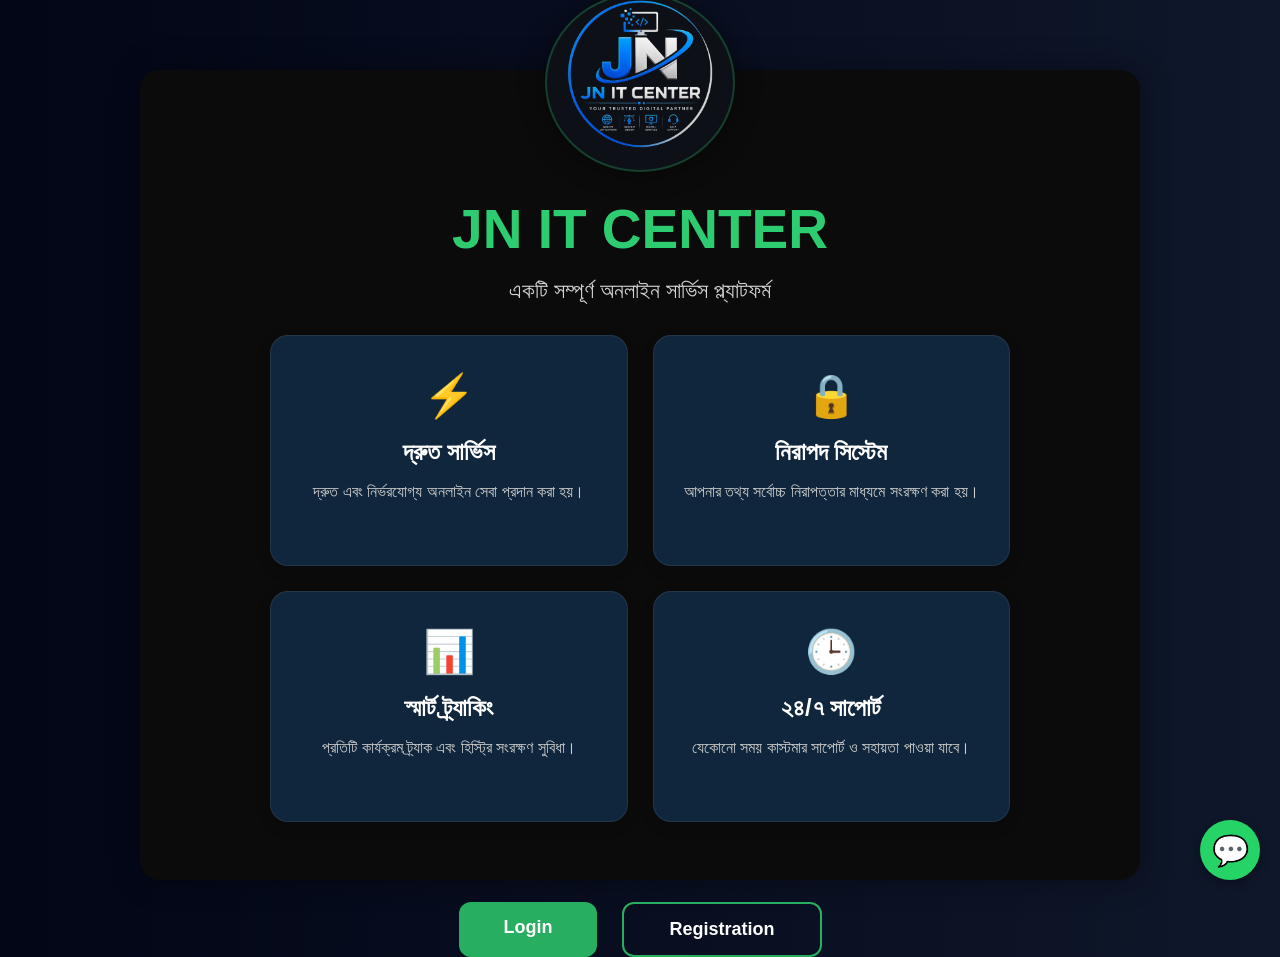
==== index.html @ 0617a00c "Add files via upload" ====
<!DOCTYPE html>
<html lang="en">
<head>
  
  <meta property="og:title" content="JN IT CENTER">
<meta property="og:description" content="Website Development | Graphic Design | Digital Services | 24/7 Support">
<meta property="og:image" content="https://jnmusicpresentofficial-bot.github.io/JN-IT-CENTER/images/preview.png">
<meta property="og:url" content="https://jnmusicpresentofficial-bot.github.io/JN-IT-CENTER/">
<meta property="og:type" content="website">
<meta name="twitter:card" content="summary_large_image">
<meta charset="UTF-8">
<meta name="viewport" content="width=device-width, initial-scale=1.0">
<title>JN IT CENTER</title>

<link rel="stylesheet" href="style.css">
</head>

<body>

<div class="hero">

    <div class="logo-box">
        <img src="images/logo.png" alt="Logo">
    </div>

    <h1>JN IT CENTER</h1>

    <p class="description">
        একটি সম্পূর্ণ অনলাইন সার্ভিস প্ল্যাটফর্ম
    </p>

    <div class="card-container">

        <div class="card">
            <div class="icon">⚡</div>
            <h3>দ্রুত সার্ভিস</h3>
            <p>দ্রুত এবং নির্ভরযোগ্য অনলাইন সেবা প্রদান করা হয়।</p>
        </div>

        <div class="card">
            <div class="icon">🔒</div>
            <h3>নিরাপদ সিস্টেম</h3>
            <p>আপনার তথ্য সর্বোচ্চ নিরাপত্তার মাধ্যমে সংরক্ষণ করা হয়।</p>
        </div>

        <div class="card">
            <div class="icon">📊</div>
            <h3>স্মার্ট ট্র্যাকিং</h3>
            <p>প্রতিটি কার্যক্রম ট্র্যাক এবং হিস্ট্রি সংরক্ষণ সুবিধা।</p>
        </div>

        <div class="card">
            <div class="icon">🕒</div>
            <h3>২৪/৭ সাপোর্ট</h3>
            <p>যেকোনো সময় কাস্টমার সাপোর্ট ও সহায়তা পাওয়া যাবে।</p>
        </div>

    </div>
    <div class="buttons">

    <a href="login.html" class="login-btn">
        Login
    </a>

    <a href="register1.html" class="register-btn">
        Registration
    </a>

</div>

</div>

<div id="services"></div>

<script src="script.js"></script>
</body>

</section>
<a href="https://wa.me/8801410713175" class="whatsapp" target="_blank">
  💬
</a>
---- style.css ----
*{
    margin:0;
    padding:0;
    box-sizing:border-box;
    font-family:Arial,sans-serif;
}

body{
    background:#0b0b0b;
    color:#ffffff;
    margin:0;
    font-family:Arial,sans-serif;
}

header{
    background:#0d6efd;
    display:flex;
    justify-content:space-between;
    align-items:center;
    padding:15px 40px;
}

.logo img{
    height:60px;
}

nav a{
    color:#fff;
    text-decoration:none;
    margin-left:20px;
    font-weight:bold;
}

nav a:hover{
    color:#ffd700;
}

.hero{
    height:90vh;
    background:linear-gradient(135deg,#0d6efd,#111);
    color:#fff;
    display:flex;
    flex-direction:column;
    justify-content:center;
    align-items:center;
    text-align:center;
}

.hero h1{
    font-size:50px;
    margin-bottom:15px;
}

.hero p{
    font-size:20px;
    margin-bottom:25px;
}

.btn{
    background:#fff;
    color:#0d6efd;
    padding:14px 30px;
    border-radius:8px;
    text-decoration:none;
    font-weight:bold;
    transition:.3s;
}

.btn:hover{
    background:#ffd700;
    color:#111;
}

footer{
    background:#111;
    color:#fff;
    text-align:center;
    padding:20px;
}
.services{
    padding:60px 20px;
    text-align:center;
}

.services h2{
    color:#0d6efd;
    margin-bottom:30px;
}

.service-box{
    display:grid;
    grid-template-columns:repeat(auto-fit,minmax(220px,1fr));
    gap:20px;
}

.card{
    background:#fff;
    padding:25px;
    border-radius:12px;
    box-shadow:0 5px 15px rgba(0,0,0,.1);
    transition:.3s;
}

.card:hover{
    transform:translateY(-8px);
}
.whatsapp{
    position:fixed;
    bottom:20px;
    right:20px;
    width:60px;
    height:60px;
    background:#25D366;
    color:#fff;
    border-radius:50%;
    display:flex;
    justify-content:center;
    align-items:center;
    text-decoration:none;
    font-size:30px;
    box-shadow:0 4px 10px rgba(0,0,0,.3);
    transition:.3s;
}

.whatsapp:hover{
    transform:scale(1.1);
}
@media (max-width: 768px) {
  .container {
    width: 90%;
  }

  nav ul {
    flex-direction: column;
    text-align: center;
  }

  .services {
    display: block;
  }
}
@media (max-width: 768px) {

  body {
    overflow-x: hidden;
  }

  .container {
    width: 90%;
    margin: auto;
  }

  nav ul {
    flex-direction: column;
    align-items: center;
  }

  nav ul li {
    margin: 10px 0;
  }

  .services {
    display: block;
  }

  .service-box {
    width: 90%;
    margin: 15px auto;
  }

  img {
    max-width: 100%;
    height: auto;
  }

}
@media (max-width: 768px) {

  body {
    overflow-x: hidden;
  }

  .container {
    width: 90%;
    margin: auto;
  }

  img {
    max-width: 100%;
    height: auto;
  }

  h1, h2, h3 {
    text-align: center;
  }

  p {
    font-size: 16px;
  }

  button, a {
    max-width: 100%;
  }

}
header{
    background:#111111;
    display:flex;
    justify-content:space-between;
    align-items:center;
    padding:15px 40px;
    position:sticky;
    top:0;
    z-index:999;
}

.logo img{
    width:70px;
}

nav a{
    color:#fff;
    text-decoration:none;
    margin-left:20px;
    font-weight:bold;
    transition:.3s;
}

nav a:hover{
    color:#ffd700;
}

.hero{
    height:90vh;
    background:linear-gradient(135deg,#000000,#1c1c1c);
    display:flex;
    flex-direction:column;
    justify-content:center;
    align-items:center;
    color:#ffffff;
    text-align:center;
}

.hero h1{
    font-size:55px;
    margin-bottom:15px;
}

.hero p{
    font-size:22px;
    margin-bottom:25px;
}

.btn{
    background:#00c853;
    color:#ffffff;
    padding:15px 35px;
    border-radius:8px;
    text-decoration:none;
    font-weight:bold;
}

.btn:hover{
    background:#00e676;
}

.btn:hover{
    background:#ffd700;
    color:#111;
}
.services,
.pricing{
    padding:70px 20px;
    text-align:center;
    background:#0b0b0b;
}

.services h2,
.pricing h2{
    color:#00e676;
    margin-bottom:30px;
    font-size:36px;
}

.service-box{
    display:grid;
    grid-template-columns:repeat(auto-fit,minmax(250px,1fr));
    gap:25px;
}

.card{
    background:#1b1b1b;
    color:#fff;
    padding:30px;
    border-radius:15px;
    border:1px solid #333;
    transition:.3s;
}

.card:hover{
    transform:translateY(-10px);
    border-color:#00e676;
    box-shadow:0 0 20px rgba(0,230,118,.35);
}
.about,
.contact{
    background:#111;
    color:#fff;
    text-align:center;
    padding:70px 20px;
}

.about h2,
.contact h2{
    color:#00e676;
    margin-bottom:20px;
}
*{
margin:0;
padding:0;
box-sizing:border-box;
font-family:Arial,sans-serif;
}

body{

background:#0d1b2a;
color:white;
display:flex;
justify-content:center;
align-items:center;
min-height:100vh;
padding:40px;
}

.hero{

max-width:1100px;
width:100%;
text-align:center;
}

.logo-box img{

width:90px;
margin-bottom:15px;
}

.hero h1{

font-size:55px;
color:#2ecc71;
margin-bottom:10px;
}

.subtitle{

font-size:22px;
color:#d0d0d0;
margin-bottom:20px;
}

.description{

max-width:800px;
margin:auto;
line-height:1.8;
font-size:17px;
color:#c5c5c5;
margin-bottom:45px;
}

.card-container{

display:grid;
grid-template-columns:repeat(2,1fr);
gap:25px;
margin-bottom:50px;
}

.card{

background:#16293b;
padding:30px;
border-radius:18px;
border:1px solid rgba(255,255,255,.08);
transition:.3s;
}

.card:hover{

transform:translateY(-8px);
box-shadow:0 10px 30px rgba(0,255,120,.25);
}

.icon{

font-size:40px;
margin-bottom:15px;
}

.card h3{

font-size:23px;
margin-bottom:10px;
color:#ffffff;
}

.card p{

color:#bfbfbf;
line-height:1.6;
}

.mission{

margin-bottom:40px;
}

.mission h2{

color:#2ecc71;
margin-bottom:15px;
}

.mission p{

color:#d5d5d5;
line-height:1.8;
max-width:700px;
margin:auto;
}

.buttons{

display:flex;
justify-content:center;
gap:25px;
margin-top:30px;
flex-wrap:wrap;
}

.buttons a{

text-decoration:none;
padding:15px 45px;
border-radius:12px;
font-size:18px;
font-weight:bold;
transition:.3s;
}

.login-btn{

background:#27ae60;
color:white;
}

.login-btn:hover{

background:#1e8449;
}

.register-btn{

background:transparent;
color:white;
border:2px solid #27ae60;
}

.register-btn:hover{

background:#27ae60;
}

@media(max-width:768px){

.hero h1{

font-size:40px;
}

.card-container{

grid-template-columns:1fr;
}

.buttons{

flex-direction:column;
}

.buttons a{

width:100%;
}

}
/* ==========================================
   JN IT CENTER - HOME PAGE (PART 1)
   ========================================== */

*{
    margin:0;
    padding:0;
    box-sizing:border-box;
}

body{
    background:#081829;
    color:#fff;
    font-family:Arial, Helvetica, sans-serif;
    overflow-x:hidden;
}

/* ================= HERO ================= */

.hero{
    width:100%;
    max-width:1200px;
    margin:40px auto;
    padding:20px;
    text-align:center;
}

/* ================= LOGO ================= */
.logo-box{
    width:190px;
    height:190px;
    margin:0 auto 25px;
    border-radius:50%;
    background:#0d1117;
    border:2px solid rgba(46,204,113,.25);
    display:flex;
    justify-content:center;
    align-items:center;
    box-shadow:0 0 25px rgba(0,0,0,.5);
}

.logo-box img{
    width:160px;
    height:160px;
    object-fit:contain;
    border-radius:50%;
}
/* ================= TITLE ================= */

.hero{
    max-width:1000px;
    margin:30px auto;
    padding:40px 50px;
    background:#0b0b0b;
    border-radius:20px;
    box-shadow:0 0 30px rgba(0,0,0,.4);
}

.description{
    max-width:760px;
    margin:auto;
    font-size:20px;
    line-height:1.8;
    color:#d4d4d4;
    margin-bottom:50px;
}

/* ================= FEATURE GRID ================= */

.card-container{
    display:grid;
    grid-template-columns:repeat(2,1fr);
    gap:25px;
}

/* ================= CARD ================= */

.card{
    background:#10263c;
    border:1px solid rgba(255,255,255,.08);
    border-radius:18px;
    padding:35px 30px;
    transition:.35s;
}

.card:hover{
    transform:translateY(-8px);
    border-color:#27d66b;
    box-shadow:0 12px 30px rgba(39,214,107,.25);
}

.icon{
    font-size:42px;
    margin-bottom:18px;
}

.card h3{
    color:#fff;
    font-size:24px;
    margin-bottom:12px;
}

.card p{
    color:#cfcfcf;
    line-height:1.7;
    font-size:16px;
}
.topbar{
display:flex;
justify-content:space-between;
align-items:center;
padding:15px 20px;
background:#111;
color:#fff;
}

.logo-area{
display:flex;
align-items:center;
gap:10px;
}

.logo-area img{
width:50px;
}

.user-area{
display:flex;
align-items:center;
gap:15px;
}

#logoutBtn{
background:#ff3b30;
color:#fff;
border:none;
padding:10px 18px;
border-radius:8px;
cursor:pointer;
}

.welcome-card,
.profile-card{
background:#1b1b1b;
margin:20px;
padding:20px;
border-radius:15px;
color:#fff;
}

.welcome-card h1{
color:#00e676;
}
.wallet-card,
.notice-card{
    background:#1b1b1b;
    margin:20px;
    padding:20px;
    border-radius:15px;
    color:#fff;
}

.wallet-card h1{
    color:#00e676;
    font-size:40px;
}

.green-btn{
    background:#00c853;
    color:#fff;
    border:none;
    padding:12px 20px;
    border-radius:8px;
    cursor:pointer;
    margin-top:10px;
}

.services-grid{
    display:grid;
    grid-template-columns:repeat(auto-fit,minmax(150px,1fr));
    gap:15px;
    margin:20px;
}

.service-item{
    background:#1b1b1b;
    color:#fff;
    padding:25px;
    border-radius:15px;
    text-align:center;
    font-size:18px;
    transition:.3s;
}

.service-item:hover{
    transform:translateY(-5px);
    border:1px solid #00e676;
}
.activity-card{
    background:#1b1b1b;
    margin:20px;
    padding:20px;
    border-radius:15px;
    color:#fff;
}

.activity-card ul{
    margin:10px 0 0;
    padding-left:20px;
}

.activity-card li{
    margin:10px 0;
}

.footer{
    text-align:center;
    color:#aaa;
    padding:20px;
    margin-top:30px;
    border-top:1px solid #333;
}
.admin-header{
display:flex;
justify-content:space-between;
align-items:center;
padding:15px 20px;
background:#111;
color:#fff;
}

.admin-logo{
display:flex;
align-items:center;
gap:12px;
}

.admin-logo img{
width:55px;
height:55px;
border-radius:50%;
}

.admin-logo p{
margin:0;
color:#aaa;
font-size:14px;
}

.admin-right{
display:flex;
align-items:center;
gap:15px;
}

.logout-btn{
background:#ff3b30;
color:#fff;
border:none;
padding:10px 18px;
border-radius:8px;
cursor:pointer;
}

.admin-welcome,
.admin-profile{
background:#1b1b1b;
margin:20px;
padding:20px;
border-radius:15px;
color:#fff;
}

.admin-welcome h1{
color:#00e676;
margin-bottom:10px;
}

.online{
color:#00e676;
font-weight:bold;
}
.admin-stats{
display:grid;
grid-template-columns:repeat(auto-fit,minmax(200px,1fr));
gap:20px;
margin:20px;
}

.stat-card{
background:#1b1b1b;
padding:20px;
border-radius:15px;
color:#fff;
text-align:center;
}

.stat-card h1{
color:#00e676;
margin-top:10px;
font-size:32px;
}

.quick-actions{
background:#1b1b1b;
margin:20px;
padding:20px;
border-radius:15px;
color:#fff;
}

.action-grid{
display:grid;
grid-template-columns:repeat(auto-fit,minmax(180px,1fr));
gap:15px;
margin-top:20px;
}

.action-grid button{
background:#00c853;
color:#fff;
border:none;
padding:15px;
border-radius:10px;
cursor:pointer;
font-size:16px;
transition:.3s;
}

.action-grid button:hover{
transform:translateY(-3px);
}
.admin-section{
display:grid;
grid-template-columns:2fr 1fr;
gap:20px;
margin:20px;
}

.user-list,
.notice-box,
.recent-log{
background:#1b1b1b;
padding:20px;
border-radius:15px;
color:#fff;
}

.user-list table{
width:100%;
border-collapse:collapse;
margin-top:15px;
}

.user-list th,
.user-list td{
padding:12px;
border-bottom:1px solid #333;
text-align:left;
}

.active-status{
color:#00e676;
font-weight:bold;
}

.notice-box textarea{
width:100%;
height:120px;
background:#111;
color:#fff;
border:1px solid #333;
border-radius:8px;
padding:10px;
margin-top:10px;
}

.notice-box button{
margin-top:15px;
background:#00c853;
color:#fff;
border:none;
padding:12px 20px;
border-radius:8px;
cursor:pointer;
}

.notice-preview{
margin-top:20px;
padding:15px;
background:#111;
border-radius:10px;
}

.recent-log ul{
padding-left:20px;
}

.recent-log li{
margin:10px 0;
}

@media(max-width:768px){
.admin-section{
grid-template-columns:1fr;
}
}
.order-box{
max-width:500px;
margin:40px auto;
background:#1b1b1b;
padding:25px;
border-radius:15px;
}

.order-box h1{
text-align:center;
color:#00e676;
margin-bottom:20px;
}

.order-box input,
.order-box select,
.order-box textarea{
width:100%;
padding:12px;
margin:10px 0;
background:#111;
color:#fff;
border:1px solid #333;
border-radius:8px;
box-sizing:border-box;
}

.order-box textarea{
height:120px;
resize:none;
}

#submitOrderBtn{
width:100%;
padding:14px;
background:#00c853;
color:#fff;
border:none;
border-radius:8px;
font-size:16px;
cursor:pointer;
}
.service-management{
background:#fff;
padding:20px;
margin:20px;
border-radius:10px;
box-shadow:0 2px 8px rgba(0,0,0,.1);
}

.service-form{
display:flex;
flex-direction:column;
gap:10px;
}

.service-form input,
.service-form textarea{
padding:10px;
font-size:16px;
}

.service-form button{
padding:10px;
cursor:pointer;
}

#serviceTable{
width:100%;
border-collapse:collapse;
margin-top:20px;
}

#serviceTable th,
#serviceTable td{
border:1px solid #ddd;
padding:10px;
text-align:left;
}
.service-management{
    width: 100%;
    max-width: 900px;
    margin: 30px auto;
    padding: 20px;
    background: #fff;
    border-radius: 10px;
}

#serviceTable{
    width:100%;
    border-collapse:collapse;
}

#serviceTable th,
#serviceTable td{
    border:1px solid #ddd;
    padding:10px;
    text-align:center;
}

#serviceTable th{
    background:#0d6efd;
    color:#fff;
}

#serviceTable td{
    color:#000;
}

#serviceTable button{
    margin:2px;
    padding:5px 10px;
    cursor:pointer;
}
.stat-card{
    background: linear-gradient(145deg,#1e293b,#0f172a);
    padding:20px;
    border-radius:12px;
    text-align:center;
    color:white;
    box-shadow:0 4px 15px rgba(0,0,0,0.3);
    transition:0.3s;
}

.stat-card:hover{
    transform:translateY(-5px);
}
.action-grid button{
    background:#22c55e;
    border:none;
    padding:12px;
    color:white;
    border-radius:8px;
    cursor:pointer;
    transition:0.3s;
}

.action-grid button:hover{
    background:#16a34a;
}
.service-form{
    background:#111827;
    padding:20px;
    border-radius:12px;
    box-shadow:0 0 10px rgba(0,0,0,0.2);
}

.service-form input,
.service-form textarea{
    width:100%;
    margin:8px 0;
    padding:10px;
    border-radius:6px;
    border:none;
}
table{
    width:100%;
    border-collapse:collapse;
}

th{
    background:#1e293b;
    color:white;
    padding:10px;
}

td{
    padding:10px;
    background:#0f172a;
    color:white;
}
section{
    margin:20px;
}
body{
    background: linear-gradient(to right,#020617,#0f172a);
    font-family:Poppins, sans-serif;
}
#searchBox{
    width:100%;
    padding:10px;
    margin:10px 0;
    border-radius:8px;
    border:none;
}
.admin-section{
    width:320px;
    background:#171b2b;
    border-radius:15px;
    padding:20px;
    margin-top:20px;
    box-shadow:0 10px 25px rgba(0,0,0,.35);
}

.admin-section h2{
    color:#fff;
    text-align:center;
    margin-bottom:20px;
}

.admin-section input,
.admin-section textarea{
    width:100%;
    padding:12px;
    border:none;
    border-radius:8px;
    background:#0f1320;
    color:#fff;
    margin-bottom:15px;
    box-sizing:border-box;
}

.admin-section input[type=file]{
    padding:10px;
    background:#22273b;
}

.admin-section textarea{
    height:90px;
    resize:none;
}

.admin-section button{
    width:100%;
    padding:12px;
    background:#2ecc71;
    border:none;
    border-radius:8px;
    color:#fff;
    font-size:16px;
    cursor:pointer;
    transition:.3s;
}

.admin-section button:hover{
    background:#27ae60;
}
/* ==========================
ADD BALANCE POPUP
========================== */

.balance-popup{

position:fixed;
top:0;
left:0;
width:100%;
height:100%;

background:rgba(0,0,0,.65);

display:none;

justify-content:center;
align-items:center;

z-index:9999;

}

.balance-box{

width:420px;
max-width:95%;

background:#1c2434;

padding:30px;

border-radius:18px;

box-shadow:0 0 25px rgba(0,0,0,.4);

display:flex;
flex-direction:column;
gap:15px;

}

.balance-box h2{

color:#00e676;
margin-bottom:10px;

}

.balance-box label{

color:#fff;
font-weight:600;

}

.balance-box input,
.balance-box select{

width:100%;

padding:12px;

border:none;

border-radius:10px;

background:#101827;

color:#fff;

font-size:15px;

outline:none;

}

.popup-buttons{

display:flex;

gap:12px;

margin-top:10px;

}

.popup-buttons button{

flex:1;

}
.popup{
    display:none;
    position:fixed;
    inset:0;
    background:rgba(0,0,0,.6);
    justify-content:center;
    align-items:center;
    z-index:9999;
}

.popup-box{
    background:#1b2336;
    width:400px;
    padding:25px;
    border-radius:10px;
}

.popup-box input,
.popup-box select{
    width:100%;
    padding:10px;
    margin:10px 0;
}

.service-image-box{
text-align:center;
margin-bottom:20px;
}

.service-image-box img{
width:120px;
height:120px;
object-fit:cover;
border-radius:12px;
border:2px solid #22c55e;
}

window.openResetModal = function(){

    document.getElementById("resetPasswordModal").style.display="flex";

}

window.closeResetModal = function(){

    document.getElementById("resetPasswordModal").style.display="none";

}

document.getElementById("forgotPasswordBtn").onclick=function(e){

    e.preventDefault();

    openResetModal();

};

document.getElementById("sendResetBtn").onclick=async function(){

    const email=document.getElementById("resetEmail").value.trim();

    if(!email){

        alert("Enter Email");

        return;

    }

    try{

        await sendPasswordResetEmail(auth,email);

        closeResetModal();

        document.body.insertAdjacentHTML("beforeend",`

        <div id="resetPopup" style="
        position:fixed;
        inset:0;
        background:rgba(0,0,0,.6);
        display:flex;
        justify-content:center;
        align-items:center;
        z-index:99999;
        ">

            <div style="
            width:340px;
            background:#111827;
            border:2px solid #00c853;
            border-radius:15px;
            padding:25px;
            text-align:center;
            color:#fff;
            ">

                <h2 style="color:#00e676;">✅ Success</h2>

                <p>Password reset link sent to your email.</p>

                <button onclick="document.getElementById('resetPopup').remove()"
                style="
                margin-top:15px;
                padding:10px 30px;
                background:#00c853;
                color:#fff;
                border:none;
                border-radius:8px;
                cursor:pointer;
                ">
                OK
                </button>

            </div>

        </div>

        `);

    }

    catch(err){

        alert(err.message);

    }

};
/* =========================
RESET PASSWORD MODAL
========================= */

.user-modal{
    display:none;
    position:fixed;
    left:0;
    top:0;
    width:100%;
    height:100%;
    background:rgba(0,0,0,.7);
    justify-content:center;
    align-items:center;
    z-index:9999;
}

.user-modal-content{
    width:400px;
    max-width:90%;
    background:#111827;
    border:2px solid #00c853;
    border-radius:15px;
    padding:25px;
    text-align:center;
    color:#fff;
    position:relative;
}

.user-modal-content h2{
    color:#00e676;
    margin-bottom:10px;
}

.user-modal-content p{
    margin-bottom:15px;
}

.user-modal-content input{
    width:100%;
    padding:12px;
    margin-bottom:15px;
    border:none;
    border-radius:8px;
    outline:none;
}

.user-modal-content button{
    width:100%;
    padding:12px;
    border:none;
    border-radius:8px;
    background:#00c853;
    color:#fff;
    font-size:16px;
    cursor:pointer;
}

.close-modal{
    position:absolute;
    right:15px;
    top:10px;
    font-size:28px;
    cursor:pointer;
    color:#fff;
}
/*=========================
RESET PASSWORD MODAL
=========================*/

.user-modal{

    display:none;

    position:fixed;

    inset:0;

    background:rgba(0,0,0,.7);

    justify-content:center;

    align-items:center;

    z-index:999999;

}

.user-modal-content{

    width:380px;

    max-width:90%;

    background:#111827;

    border:2px solid #00c853;

    border-radius:15px;

    padding:25px;

    text-align:center;

    color:#fff;

    position:relative;

}

.user-modal-content h2{

    color:#00e676;

    margin-bottom:15px;

}

.user-modal-content input{

    width:100%;

    padding:12px;

    margin:15px 0;

    border:none;

    border-radius:8px;

    background:#1f2937;

    color:#fff;

}

.user-modal-content button{

    width:100%;

    padding:12px;

    border:none;

    border-radius:8px;

    background:#00c853;

    color:#fff;

    cursor:pointer;

}

.close-modal{

    position:absolute;

    right:15px;

    top:10px;

    font-size:28px;

    cursor:pointer;

}

/* SUCCESS POPUP */

.success-popup{
    position:fixed;
    inset:0;
    background:rgba(0,0,0,.75);
    display:flex;
    justify-content:center;
    align-items:center;
    z-index:999999;
    animation:fade .3s ease;
}

.success-box{
    width:380px;
    background:#111827;
    border:2px solid #00e676;
    border-radius:18px;
    padding:35px 30px;
    text-align:center;
    box-shadow:0 0 35px rgba(0,230,118,.45);
    animation:popup .35s ease;
}

.success-icon{
    width:90px;
    height:90px;
    margin:auto;
    border-radius:50%;
    background:#00c853;
    color:#fff;
    font-size:50px;
    display:flex;
    justify-content:center;
    align-items:center;
    font-weight:bold;
}

.success-box h2{
    margin:20px 0 10px;
    color:#00e676;
    font-size:28px;
}

.success-box p{
    color:#d1d5db;
    line-height:1.6;
    margin-bottom:25px;
}

.success-box button{
    width:100%;
    padding:13px;
    border:none;
    border-radius:10px;
    background:#00c853;
    color:#fff;
    font-size:17px;
    cursor:pointer;
    transition:.3s;
}

.success-box button:hover{
    background:#00e676;
}

@keyframes popup{
    from{
        transform:scale(.7);
        opacity:0;
    }
    to{
        transform:scale(1);
        opacity:1;
    }
}

@keyframes fade{
    from{
        opacity:0;
    }
    to{
        opacity:1;
    }
}
/* =========================
   CUSTOM SUCCESS POPUP
========================= */

.success-popup{
    position:fixed;
    inset:0;
    background:rgba(0,0,0,.65);
    display:flex;
    justify-content:center;
    align-items:center;
    z-index:99999;
}

.success-box{
    width:360px;
    background:#171d2b;
    border:2px solid #00ff80;
    border-radius:16px;
    text-align:center;
    padding:30px;
    color:#fff;
}

.success-icon{
    font-size:55px;
    color:#00ff80;
    margin-bottom:15px;
}

.success-box p{
    margin:15px 0;
    font-size:17px;
}

.success-box button{
    width:100%;
    padding:12px;
    border:none;
    border-radius:10px;
    background:#00c853;
    color:#fff;
    font-size:17px;
    cursor:pointer;
    transition:.3s;
}

.success-box button:hover{
    background:#00e676;
}
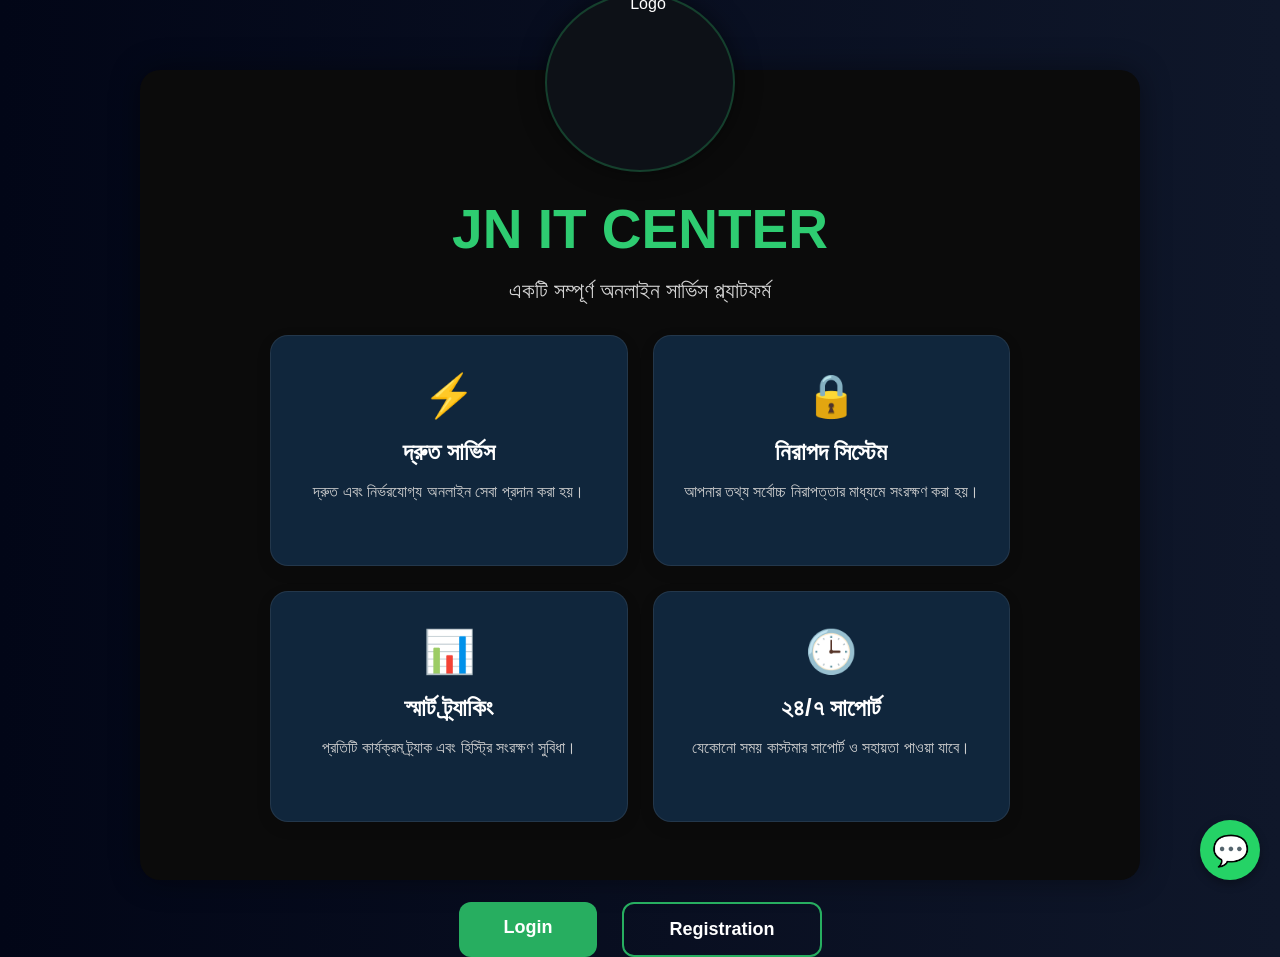
==== commit 7019cb77: "Add files via upload" ====
--- a/index.html
+++ b/index.html
@@ -1,16 +1,18 @@
 <!DOCTYPE html>
 <html lang="en">
 <head>
-  
-  <meta property="og:title" content="JN IT CENTER">
-<meta property="og:description" content="Website Development | Graphic Design | Digital Services | 24/7 Support">
-<meta property="og:image" content="https://jnmusicpresentofficial-bot.github.io/JN-IT-CENTER/images/preview.png">
-<meta property="og:url" content="https://jnmusicpresentofficial-bot.github.io/JN-IT-CENTER/">
-<meta property="og:type" content="website">
-<meta name="twitter:card" content="summary_large_image">
 <meta charset="UTF-8">
 <meta name="viewport" content="width=device-width, initial-scale=1.0">
 <title>JN IT CENTER</title>
+
+<meta property="og:title" content="JN IT CENTER">
+<meta property="og:description" content="Website Development | Graphic Design | Digital Services">
+<meta property="og:image" content="https://i.postimg.cc/jqfFRkWQ/preview.png">
+<meta property="og:url" content="https://jnitcenter.github.io/official/">
+<meta property="og:type" content="website">
+
+<meta name="twitter:card" content="summary_large_image">
+<meta name="twitter:image" content="https://i.postimg.cc/jqfFRkWQ/preview.png">
 
 <link rel="stylesheet" href="style.css">
 </head>
@@ -20,7 +22,7 @@
 <div class="hero">
 
     <div class="logo-box">
-        <img src="images/logo.png" alt="Logo">
+        <img src="https://i.postimg.cc/jqfFRkWQ/preview.png" alt="Logo">
     </div>
 
     <h1>JN IT CENTER</h1>
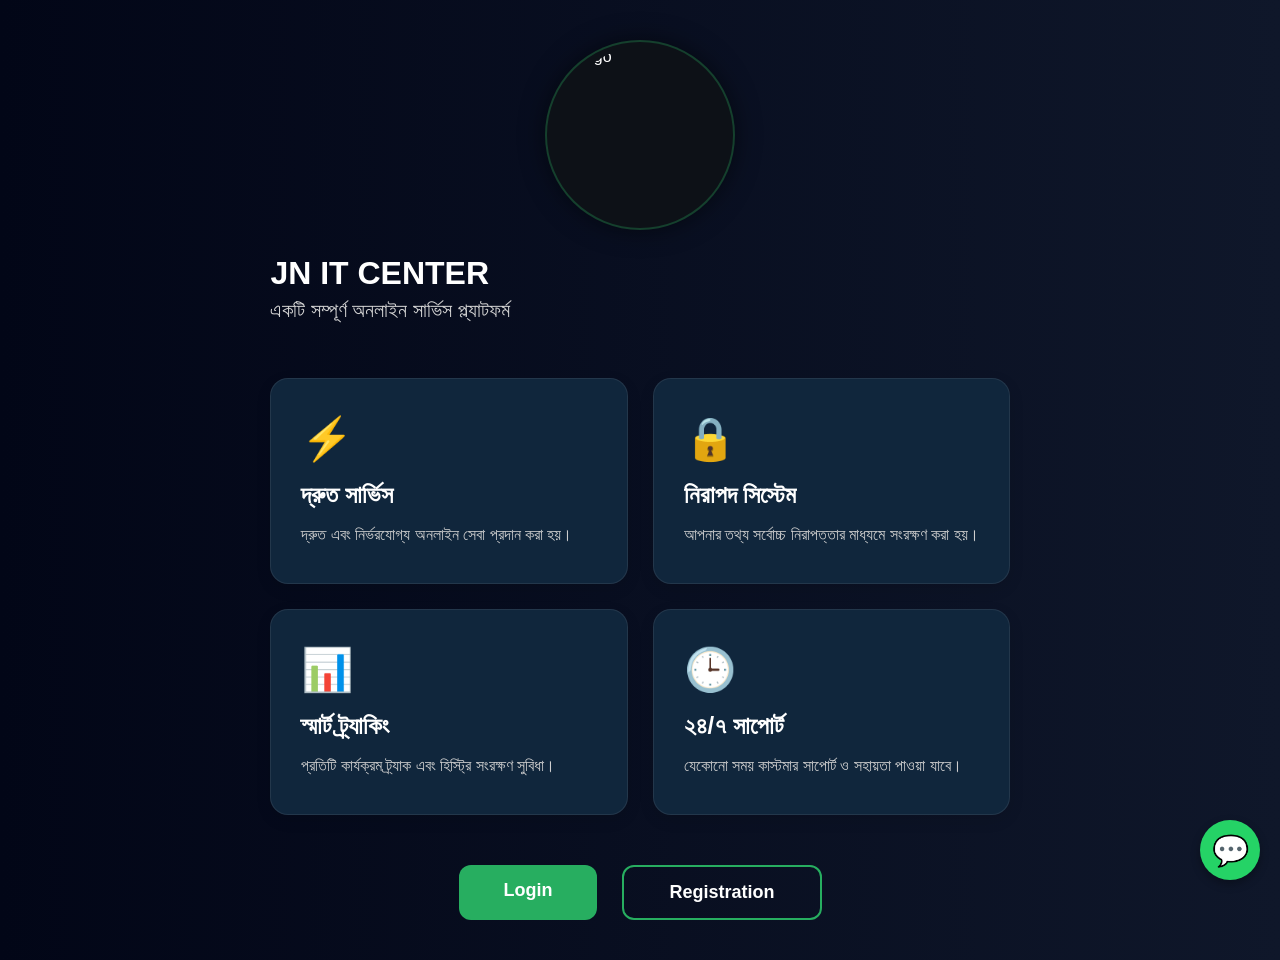
==== commit b9dc1064: "Change logo image and clean up HTML Updated logo image source and fixed HTML structure." ====
--- a/index.html
+++ b/index.html
@@ -5,24 +5,15 @@
 <meta name="viewport" content="width=device-width, initial-scale=1.0">
 <title>JN IT CENTER</title>
 
-<meta property="og:title" content="JN IT CENTER">
-<meta property="og:description" content="Website Development | Graphic Design | Digital Services">
-<meta property="og:image" content="https://i.postimg.cc/jqfFRkWQ/preview.png">
-<meta property="og:url" content="https://jnitcenter.github.io/official/">
-<meta property="og:type" content="website">
-
-<meta name="twitter:card" content="summary_large_image">
-<meta name="twitter:image" content="https://i.postimg.cc/jqfFRkWQ/preview.png">
-
 <link rel="stylesheet" href="style.css">
 </head>
 
 <body>
 
-<div class="hero">
+<div>
 
     <div class="logo-box">
-        <img src="https://i.postimg.cc/jqfFRkWQ/preview.png" alt="Logo">
+        <img src="https://i.postimg.cc/ydzBpX0j/1785172263975.png" alt="Logo">
     </div>
 
     <h1>JN IT CENTER</h1>
@@ -80,4 +71,4 @@
 </section>
 <a href="https://wa.me/8801410713175" class="whatsapp" target="_blank">
   💬
-</a>+</a>
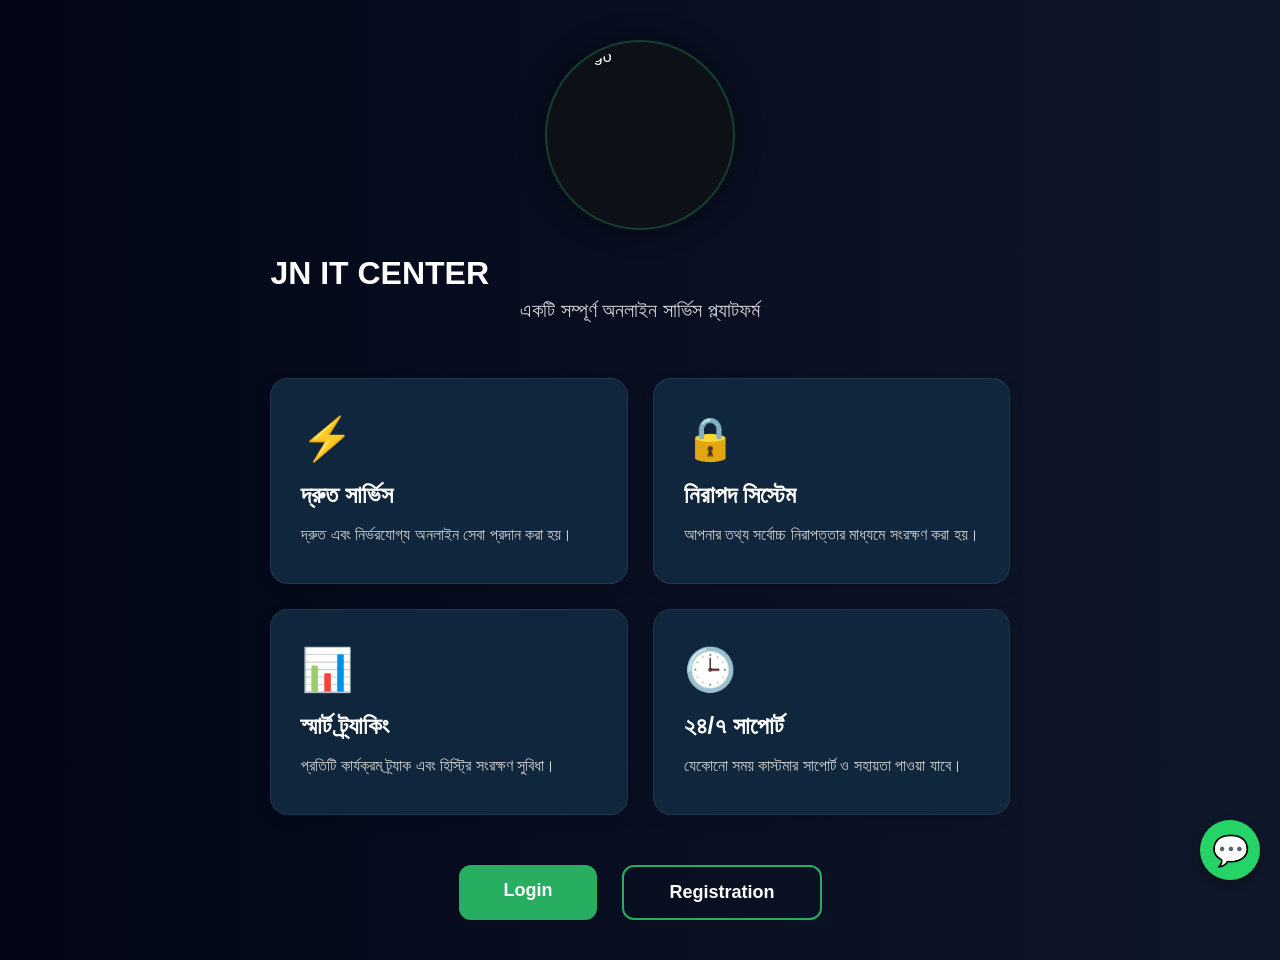
==== commit 75c98b29: "Align description text to center Added center alignment to the description paragraph." ====
--- a/index.html
+++ b/index.html
@@ -18,7 +18,7 @@
 
     <h1>JN IT CENTER</h1>
 
-    <p class="description">
+    <p class="description" style="text-align: center;">
         একটি সম্পূর্ণ অনলাইন সার্ভিস প্ল্যাটফর্ম
     </p>
 
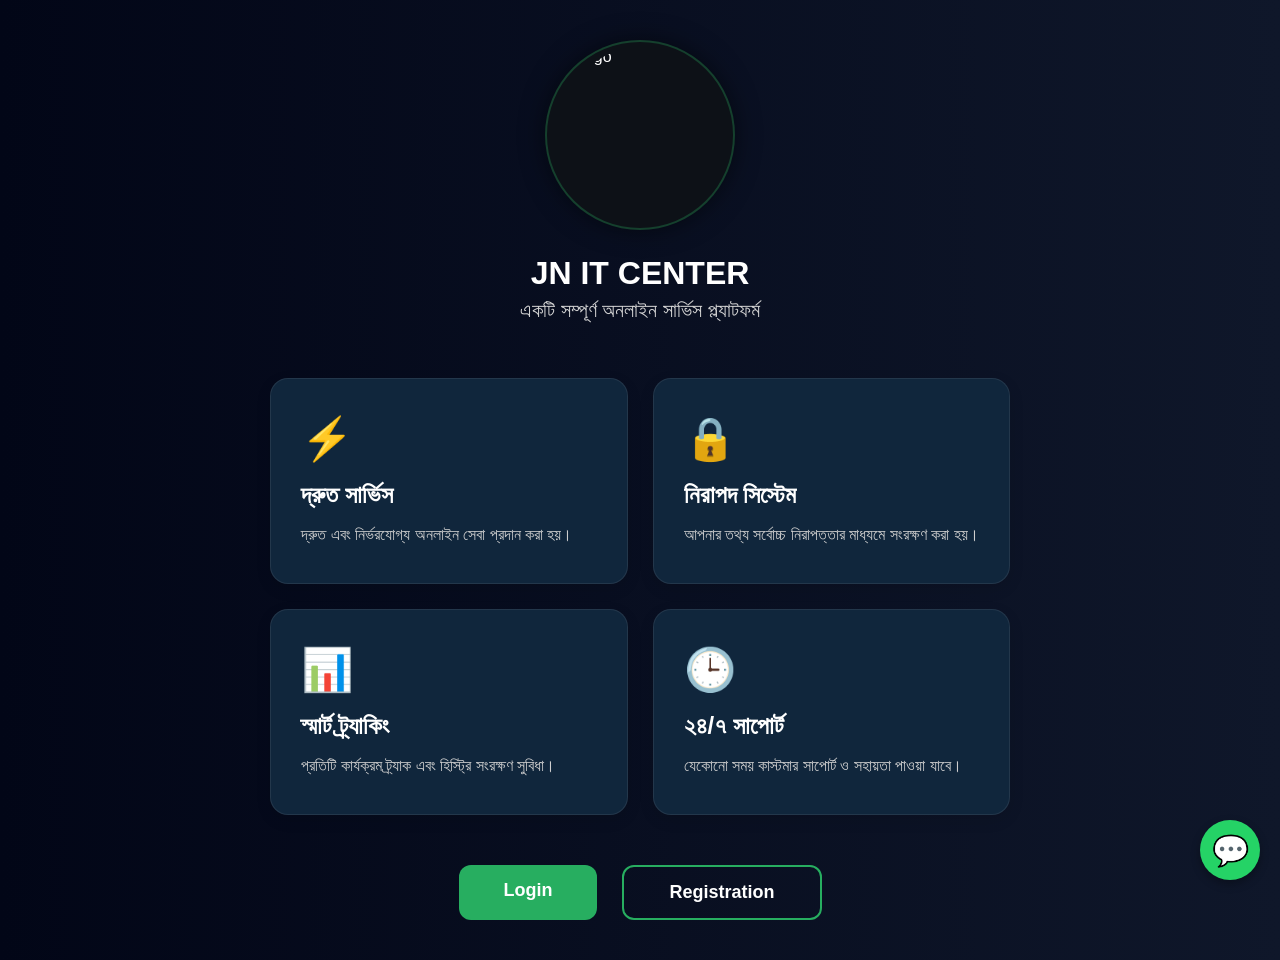
==== commit bb12c44b: "Update index.html" ====
--- a/index.html
+++ b/index.html
@@ -16,7 +16,7 @@
         <img src="https://i.postimg.cc/ydzBpX0j/1785172263975.png" alt="Logo">
     </div>
 
-    <h1>JN IT CENTER</h1>
+    <h1 style="text-align: center;">JN IT CENTER</h1>
 
     <p class="description" style="text-align: center;">
         একটি সম্পূর্ণ অনলাইন সার্ভিস প্ল্যাটফর্ম
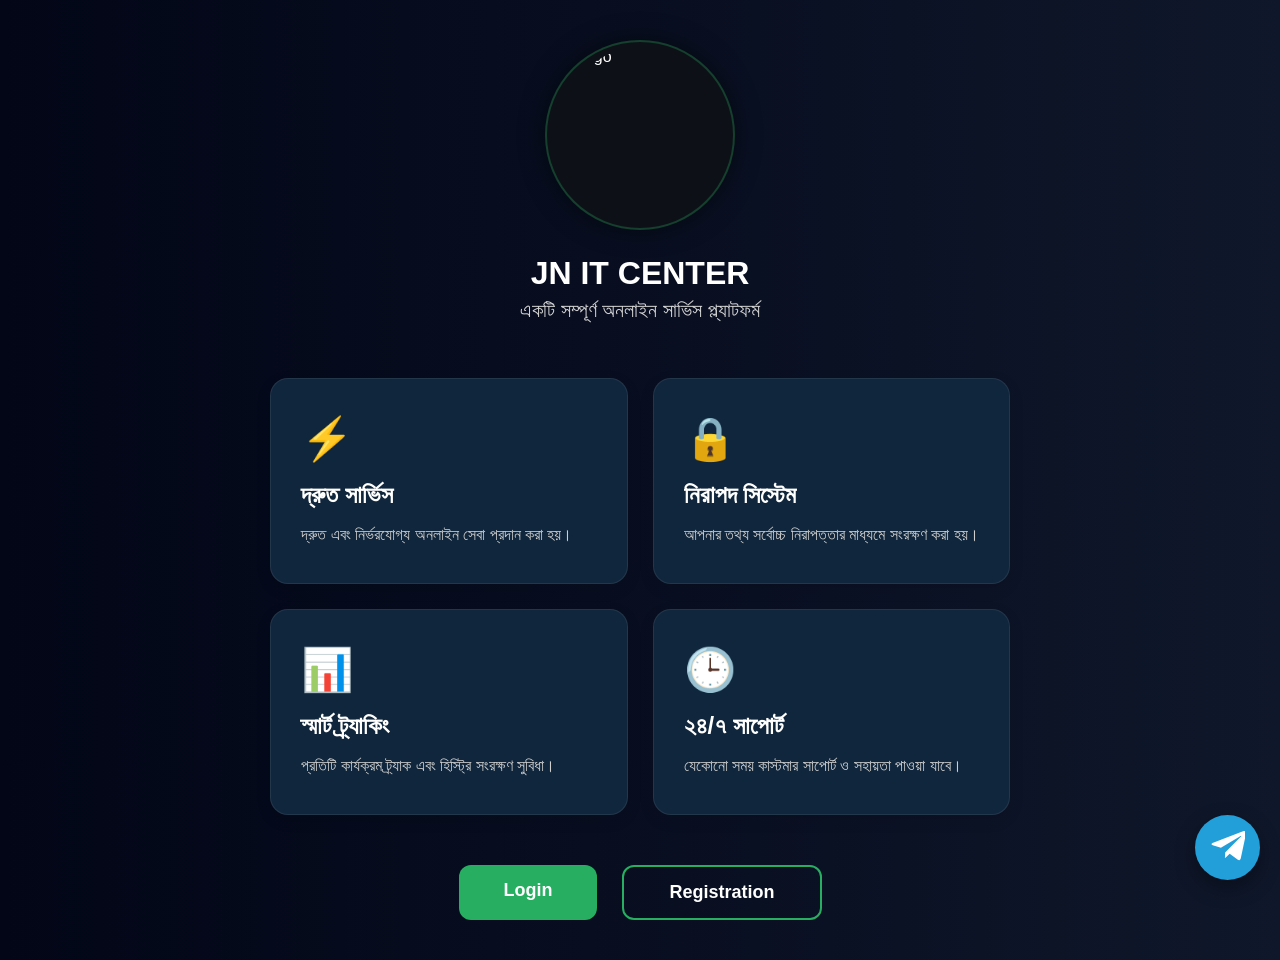
==== commit 069c2fc8: "Add files via upload" ====
--- a/index.html
+++ b/index.html
@@ -5,6 +5,7 @@
 <meta name="viewport" content="width=device-width, initial-scale=1.0">
 <title>JN IT CENTER</title>
 
+    <link rel="icon" type="image/png" href="https://i.postimg.cc/ydzBpX0j/1785172263975.png">
 <link rel="stylesheet" href="style.css">
 </head>
 
@@ -66,9 +67,22 @@
 <div id="services"></div>
 
 <script src="script.js"></script>
+
+<a href="https://t.me/jnitcenter"
+   class="telegram-support"
+   target="_blank"
+   rel="noopener noreferrer">
+
+    <svg xmlns="http://www.w3.org/2000/svg"
+         viewBox="0 0 24 24"
+         width="34"
+         height="34"
+         fill="white">
+        <path d="M9.99 15.17 9.83 19c.29 0 .42-.12.58-.27l2.78-2.66 5.76 4.22c1.06.59 1.81.28 2.08-.98l3.77-17.68.01-.01c.32-1.49-.54-2.07-1.57-1.69L1.5 8.3c-1.46.57-1.44 1.38-.25 1.75l5.74 1.79L20.32 3.8c.63-.42 1.2-.19.72.23L9.99 15.17z"/>
+    </svg>
+
+</a>
+
 </body>
 
-</section>
-<a href="https://wa.me/8801410713175" class="whatsapp" target="_blank">
-  💬
-</a>
+</section>
--- a/style.css
+++ b/style.css
@@ -1663,4 +1663,111 @@
 
 .success-box button:hover{
     background:#00e676;
+}
+
+@media (max-width:768px){
+
+    .notification-panel{
+        width:95%;
+        height:75vh;
+        top:70px;
+        right:2.5%;
+        left:2.5%;
+        border-radius:20px;
+    }
+
+    .notification-header{
+        min-height:60px;
+        padding:10px 15px;
+    }
+
+    .notification-item{
+        padding:16px;
+        margin:12px;
+    }
+
+    .notification-actions button{
+        font-size:14px;
+        height:42px;
+    }
+
+    .close-btn{
+        width:34px;
+        height:34px;
+        font-size:24px;
+    }
+}
+
+@media (max-width:768px){
+
+    .notification-panel{
+        width:95% !important;
+        left:2.5% !important;
+        right:2.5% !important;
+        top:70px !important;
+        height:80vh !important;
+    }
+
+    .notification-header{
+        height:60px !important;
+        padding:0 12px !important;
+    }
+
+    .header-left h2{
+        font-size:20px !important;
+    }
+
+    .bell-circle{
+        width:40px !important;
+        height:40px !important;
+        font-size:20px !important;
+    }
+
+    .close-btn{
+        width:34px !important;
+        height:34px !important;
+        font-size:22px !important;
+    }
+
+}
+
+.telegram-support{
+    position: fixed;
+    right: 20px;
+    bottom: 20px;
+    width: 65px;
+    height: 65px;
+    background: #229ED9;
+    border-radius: 50%;
+    display: flex;
+    justify-content: center;
+    align-items: center;
+    box-shadow: 0 8px 20px rgba(0,0,0,.35);
+    z-index: 99999;
+    transition: .3s ease;
+    text-decoration: none;
+}
+
+.telegram-support:hover{
+    transform: scale(1.1);
+    box-shadow: 0 10px 25px rgba(34,158,217,.5);
+}
+
+.telegram-support svg{
+    width: 34px;
+    height: 34px;
+}
+
+@media (max-width:768px){
+    .telegram-support{
+        width:60px;
+        height:60px;
+        right:15px;
+        bottom:15px;
+    }
+
+    .telegram-support svg{
+        width:32px;
+        height:32px;
+    }
 }
